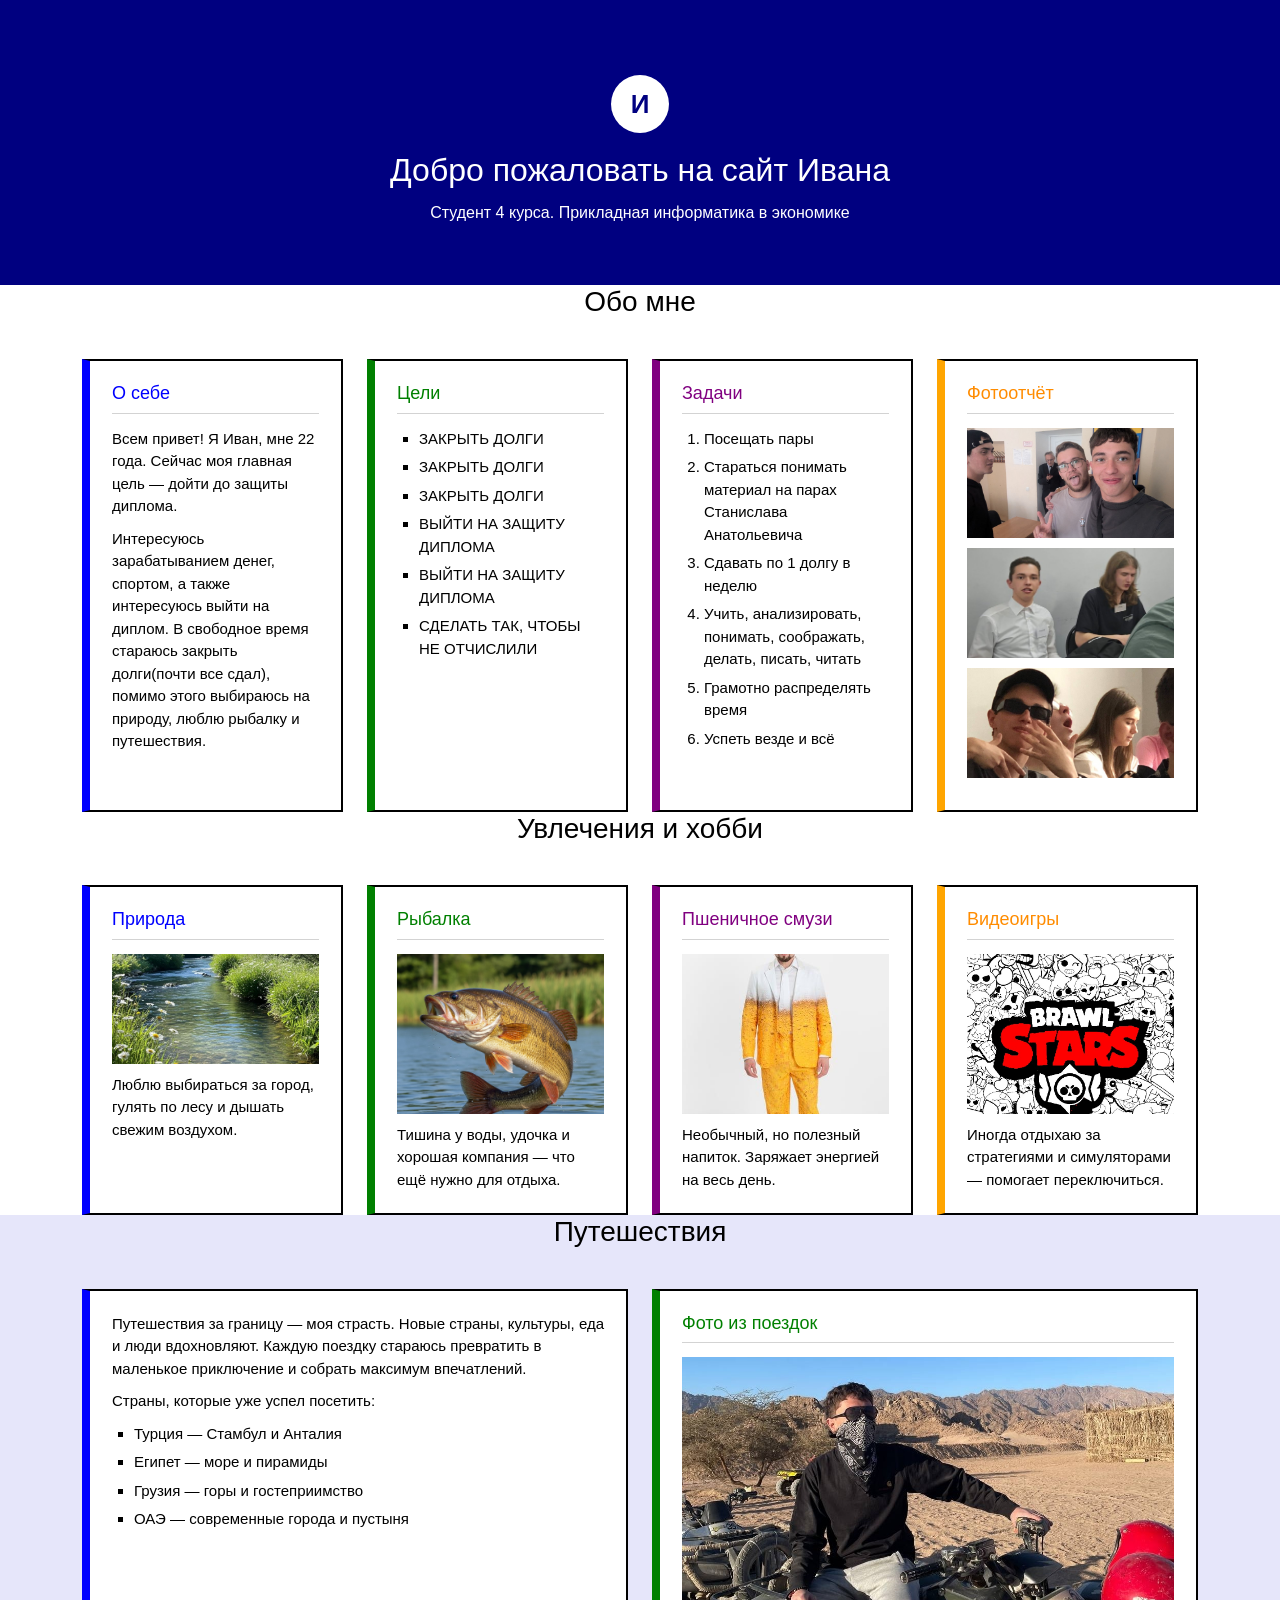
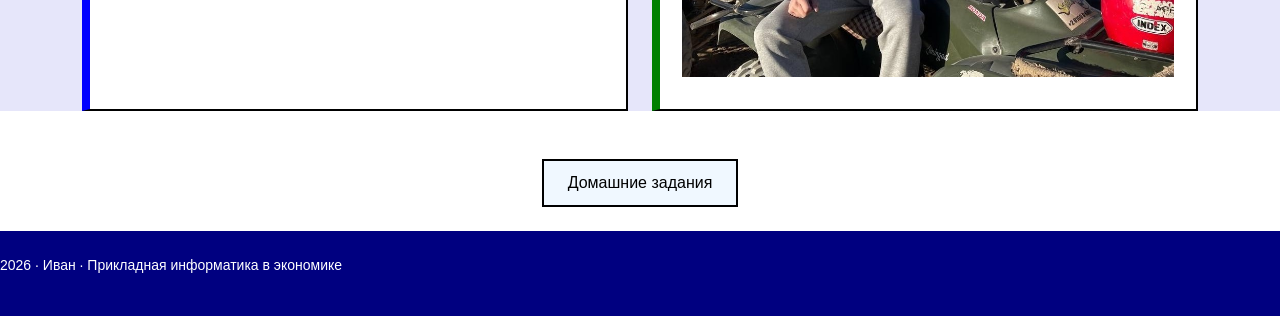
==== index.html @ 9eb2f04f "first rab" ====
<!DOCTYPE html>
<html>
<head>
    <title>Мой сайт — Иван</title>
    <link href="https://cdn.jsdelivr.net/npm/bootstrap@5.3.8/dist/css/bootstrap.min.css" rel="stylesheet">
    <link rel="stylesheet" href="css/style.css">
</head>
<body>

    <header class="site-header">
        <div class="logo">И</div>
        <h1>Добро пожаловать на сайт Ивана</h1>
        <p class="subtitle">Студент 4 курса. Прикладная информатика в экономике</p>
    </header>

    <!-- Блок 1: Обо мне -->
    <div class="section-aliceblue">
        <h2 class="section-heading heading-darkblue">Обо мне</h2>
        <div class="container">
            <div class="row g-4">

                <div class="col-lg-3 col-sm-6">
                    <div class="block block-blue">
                        <h3>О себе</h3>
                        <p>Всем привет! Я Иван, мне 22 года. Сейчас моя главная цель — дойти до защиты диплома.</p>
                        <p>Интересуюсь зарабатыванием денег, спортом, а также интересуюсь выйти на диплом. В свободное время стараюсь закрыть долги(почти все сдал), помимо этого выбираюсь на природу, люблю рыбалку и путешествия.</p>
                    </div>
                </div>

                <div class="col-lg-3 col-sm-6">
                    <div class="block block-green">
                        <h3>Цели</h3>
                        <ul type=square>
                            <li>ЗАКРЫТЬ ДОЛГИ</li>
                            <li>ЗАКРЫТЬ ДОЛГИ</li>
                            <li>ЗАКРЫТЬ ДОЛГИ</li>
                            <li>ВЫЙТИ НА ЗАЩИТУ ДИПЛОМА</li>
                            <li>ВЫЙТИ НА ЗАЩИТУ ДИПЛОМА</li>
                            <li>СДЕЛАТЬ ТАК, ЧТОБЫ НЕ ОТЧИСЛИЛИ</li>
                        </ul>
                    </div>
                </div>

                <div class="col-lg-3 col-sm-6">
                    <div class="block block-purple">
                        <h3>Задачи</h3>
                        <ol>
                            <li>Посещать пары</li>
                            <li>Стараться понимать материал на парах Станислава Анатольевича</li>
                            <li>Сдавать по 1 долгу в неделю</li>
                            <li>Учить, анализировать, понимать, соображать, делать, писать, читать</li>
                            <li>Грамотно распределять время</li>
                            <li>Успеть везде и всё</li>
                        </ol>
                    </div>
                </div>

                <div class="col-lg-3 col-sm-6">
                    <div class="block block-orange">
                        <h3>Фотоотчёт</h3>
                        <img src="img/photo1.jpg" alt="Фото 1" class="photo">
                        <img src="img/photo2.jpg" alt="Фото 2" class="photo">
                        <img src="img/photo3.jpg" alt="Фото 3" class="photo">
                    </div>
                </div>

            </div>
        </div>
    </div>

    <!-- Блок 2: Увлечения -->
    <div class="section-lightgreen">
        <h2 class="section-heading heading-green">Увлечения и хобби</h2>
        <div class="container">
            <div class="row g-4">

                <div class="col-lg-3 col-sm-6">
                    <div class="block block-blue">
                        <h3>Природа</h3>
                        <img src="img/photo4.jpg" alt="Фото 4" class="photo">
                        <p>Люблю выбираться за город, гулять по лесу и дышать свежим воздухом.</p>
                    </div>
                </div>

                <div class="col-lg-3 col-sm-6">
                    <div class="block block-green">
                        <h3>Рыбалка</h3>
                        <img src="img/photo5.jpg" alt="Фото 5" class="hobby">
                        <p>Тишина у воды, удочка и хорошая компания — что ещё нужно для отдыха.</p>
                    </div>
                </div>

                <div class="col-lg-3 col-sm-6">
                    <div class="block block-purple">
                        <h3>Пшеничное смузи</h3>
                        <img src="img/photo6.jpg" alt="Фото 6" class="hobby">
                        <p>Необычный, но полезный напиток. Заряжает энергией на весь день.</p>
                    </div>
                </div>

                <div class="col-lg-3 col-sm-6">
                    <div class="block block-orange">
                        <h3>Видеоигры</h3>
                        <img src="img/photo7.jpg" alt="Фото 7" class="hobby">
                        <p>Иногда отдыхаю за стратегиями и симуляторами — помогает переключиться.</p>
                    </div>
                </div>

            </div>
        </div>
    </div>

    <!-- Блок 3: Путешествия -->
    <div class="section-lavender">
        <h2 class="section-heading heading-purple">Путешествия</h2>
        <div class="container">
            <div class="row g-4">

                <div class="col-lg-6">
                    <div class="block block-blue">
                        <p>Путешествия за границу — моя страсть. Новые страны, культуры, еда и люди вдохновляют. Каждую поездку стараюсь превратить в маленькое приключение и собрать максимум впечатлений.</p>
                        <p>Страны, которые уже успел посетить:</p>
                        <ul type=square>
                            <li>Турция — Стамбул и Анталия</li>
                            <li>Египет — море и пирамиды</li>
                            <li>Грузия — горы и гостеприимство</li>
                            <li>ОАЭ — современные города и пустыня</li>
                        </ul>
                    </div>
                </div>

                <div class="col-lg-6">
                    <div class="block block-green">
                        <h3>Фото из поездок</h3>
                        <img src="img/photo8.jpg" alt="Фото 8" class="travel">
                    </div>
                </div>

            </div>
        </div>
    </div>
    <!-- Ссылка на вторую страницу -->
<div class="container text-center mt-5 mb-4">
    <a href="homeworks.html" class="page-link">Домашние задания</a>
</div>
    <footer class="site-footer">
        <p>2026 · Иван · Прикладная информатика в экономике</p>
    </footer>

</body>
</html>
---- css/style.css ----
/* ===== общие настройки страницы ===== */
body {
    margin: 0;
    padding: 0;
    font-family: 'Segoe UI', Tahoma, Geneva, Verdana, sans-serif;
    background-color: white;
    color: black;
}

/* ===== верхняя цветная полоса ===== */
body::before {
    content: '';
    display: block;
    height: 5px;
    background-color: navy;
}

/* ===== шапка ===== */
.site-header {
    background-color: navy;
    color: white;
    padding: 70px 0 60px;
    text-align: center;
}

.site-header h1 {
    font-size: 32px;
    margin-bottom: 12px;
}

.site-header .subtitle {
    font-size: 16px;
    margin: 0;
}

.site-header .logo {
    display: inline-block;
    width: 58px;
    height: 58px;
    line-height: 58px;
    border-radius: 50%;
    background-color: white;
    color: navy;
    font-size: 26px;
    font-weight: bold;
    margin-bottom: 18px;
}

/* ===== секции ===== */
.section {
    padding: 60px 0;
}

/* цветные фоны секций */
.section-blue {
    background-color: aliceblue;
}

.section-mint {
    background-color: honeydew;
}

.section-lavender {
    background-color: lavender;
}

/* ===== заголовки секций ===== */
.section-heading {
    text-align: center;
    font-size: 28px;
    margin-bottom: 40px;
}

.heading-blue {
    color: navy;
}

.heading-mint {
    color: green;
}

.heading-lavender {
    color: purple;
}

/* ===== карточки-блоки ===== */
.block {
    background-color: white;
    border: 2px solid black;
    padding: 22px;
    height: 100%;
}

.block h3 {
    font-size: 18px;
    margin-bottom: 14px;
    padding-bottom: 8px;
    border-bottom: 1px solid lightgray;
}

.block p {
    font-size: 15px;
    line-height: 1.5;
    margin-bottom: 10px;
}

.block p:last-child {
    margin-bottom: 0;
}

/* цвет рамки карточки */
.block-blue {
    border-left: 8px solid blue;
}

.block-green {
    border-left: 8px solid green;
}

.block-purple {
    border-left: 8px solid purple;
}

.block-orange {
    border-left: 8px solid orange;
}

/* цвет заголовка карточки */
.block-blue h3 {
    color: blue;
}

.block-green h3 {
    color: green;
}

.block-purple h3 {
    color: purple;
}

.block-orange h3 {
    color: darkorange;
}

/* ===== списки ===== */
.block ul,
.block ol {
    padding-left: 22px;
    margin-bottom: 0;
}

.block ul li,
.block ol li {
    font-size: 15px;
    line-height: 1.5;
    margin-bottom: 6px;
}

/* ===== места под картинки ===== */
.img-placeholder {
    display: flex;
    align-items: center;
    justify-content: center;
    background-color: lightgray;
    border: 2px dashed gray;
    color: dimgray;
    font-family: 'Courier New', monospace;
    font-size: 13px;
    text-align: center;
    width: 100%;
    margin-bottom: 10px;
}

.photo {
    height: 110px;
}

.hobby {
    height: 160px;
}

.travel {
    height: 260px;
}

/* ===== реальные картинки ===== */
img.photo,
img.hobby,
img.travel {
    width: 100%;
    object-fit: cover;
    margin-bottom: 10px;
}

img.photo {
    height: 110px;
}

img.hobby {
    height: 160px;
}

img.travel {
    height: 320px;
}

/* ===== подвал ===== */
.site-footer {
    background-color: navy;
    color: white;
    padding: 24px 0;
    font-size: 14px;
}

/* ===== адаптивность ===== */
@media (max-width: 767.98px) {
    .site-header {
        padding: 50px 0 40px;
    }

    .site-header h1 {
        font-size: 24px;
    }

    .site-header .logo {
        width: 48px;
        height: 48px;
        line-height: 48px;
        font-size: 20px;
    }

    .section {
        padding: 40px 0;
    }

    .section-heading {
        font-size: 22px;
        margin-bottom: 25px;
    }

    .block {
        padding: 18px;
    }

    .travel {
        height: 200px;
    }

    img.travel {
        height: 200px;
    }
}

/* ===== ссылка на другую страницу ===== */
.page-link {
    display: inline-block;
    padding: 10px 24px;
    background-color: aliceblue;
    border: 2px solid black;
    color: black;
    text-decoration: none;
    font-size: 16px;
}

.page-link:hover {
    background-color: lightgray;
}
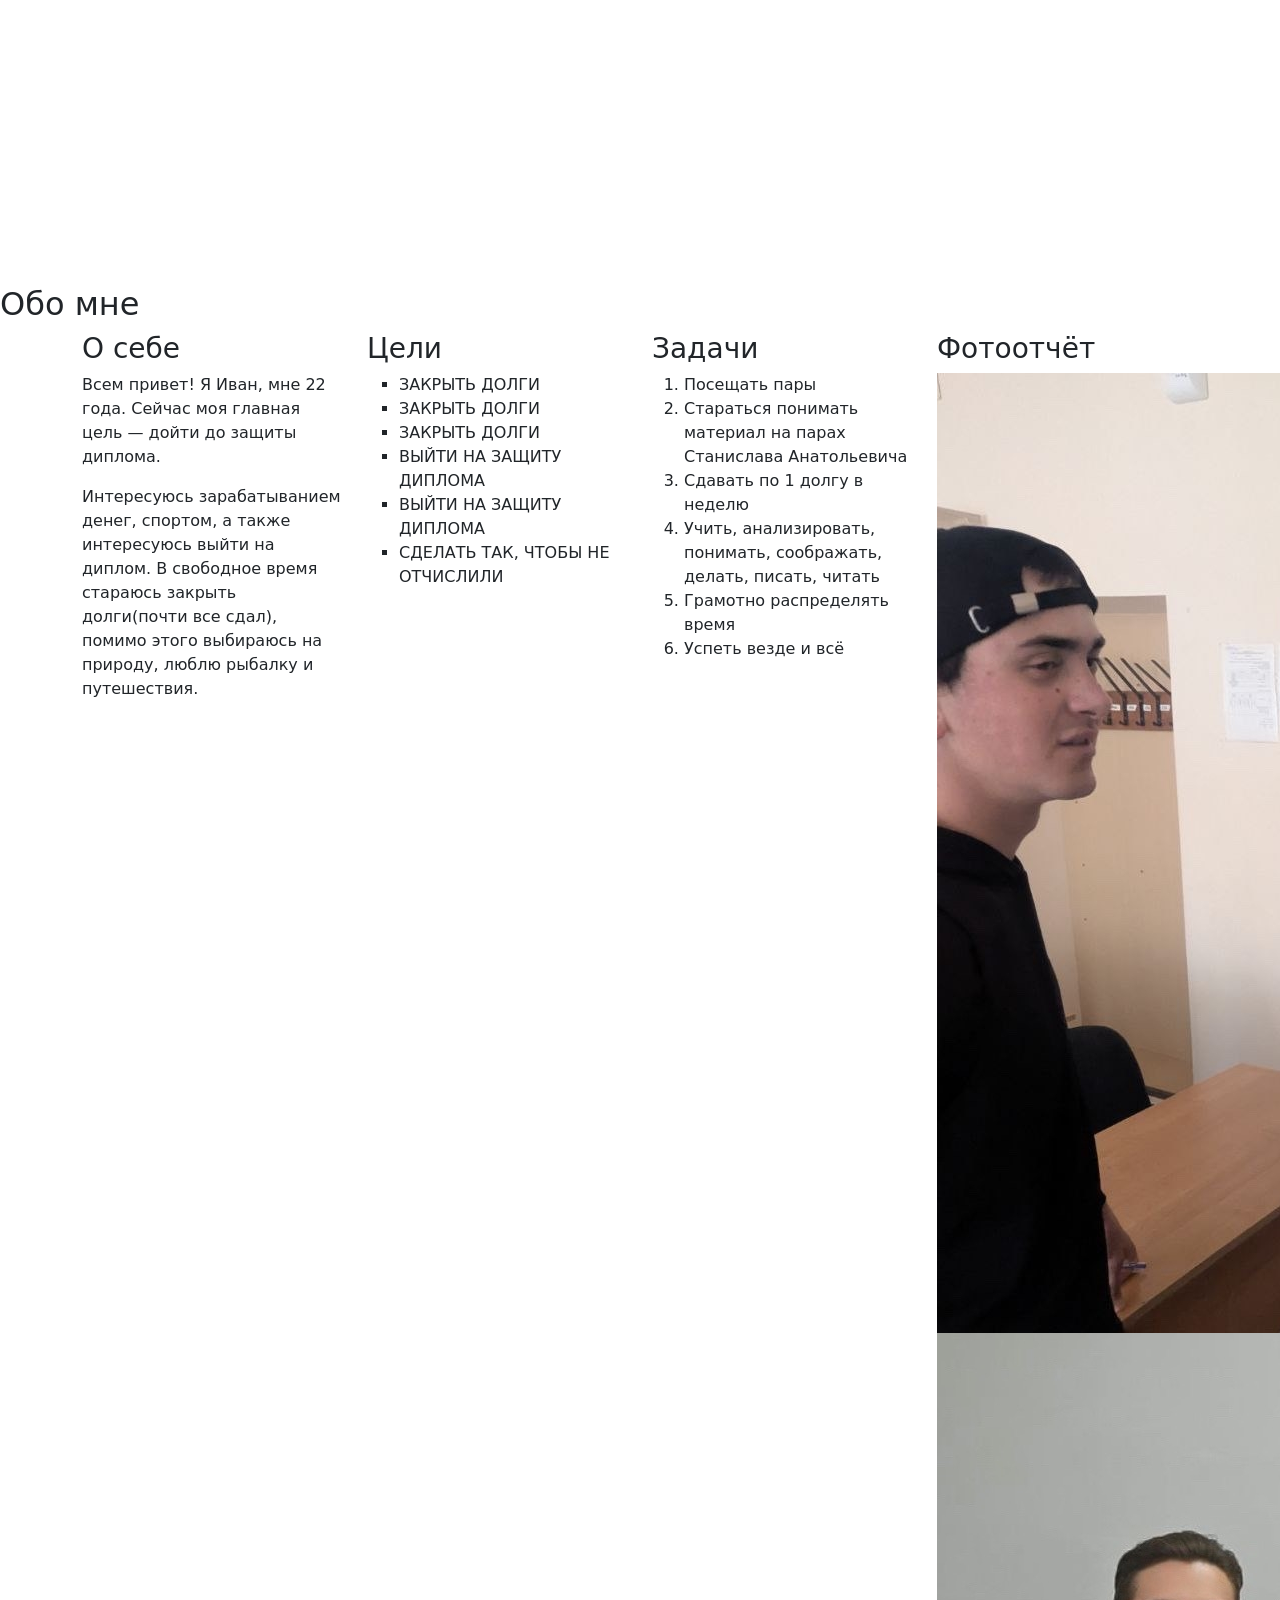
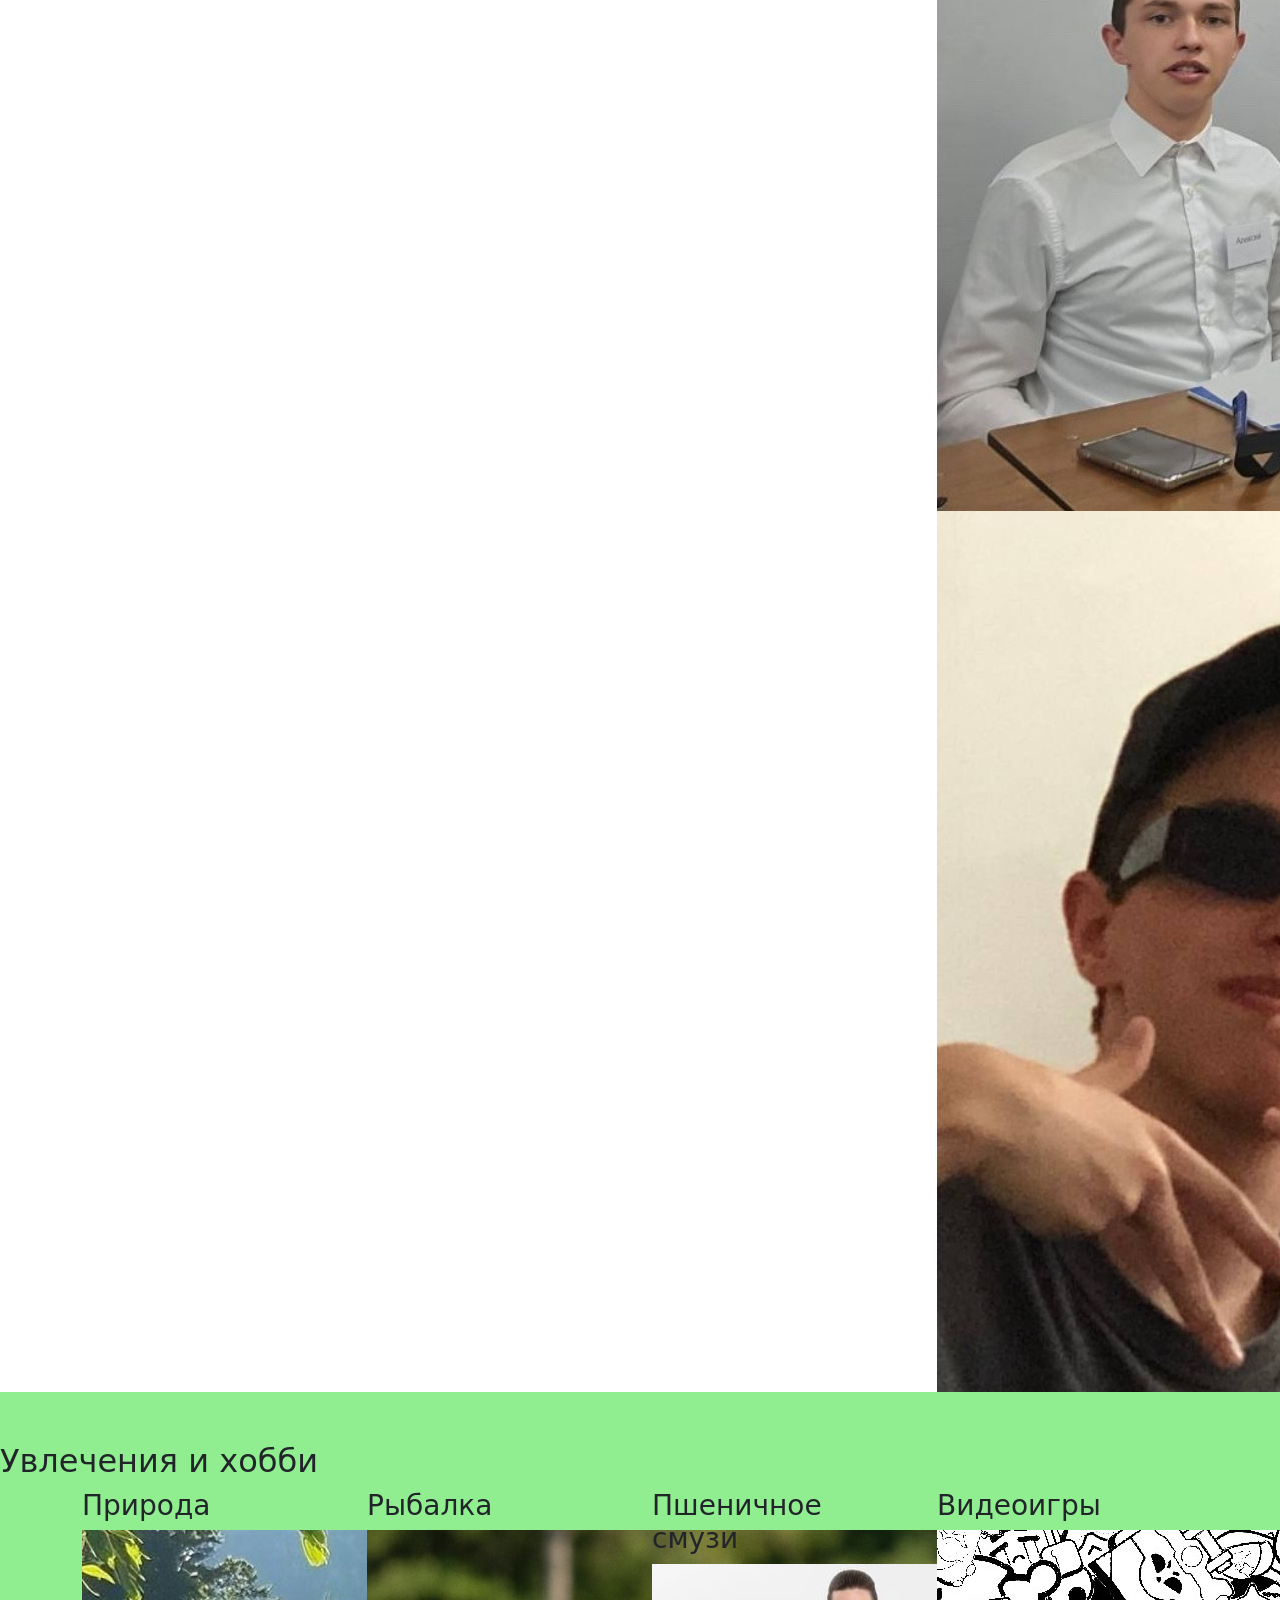
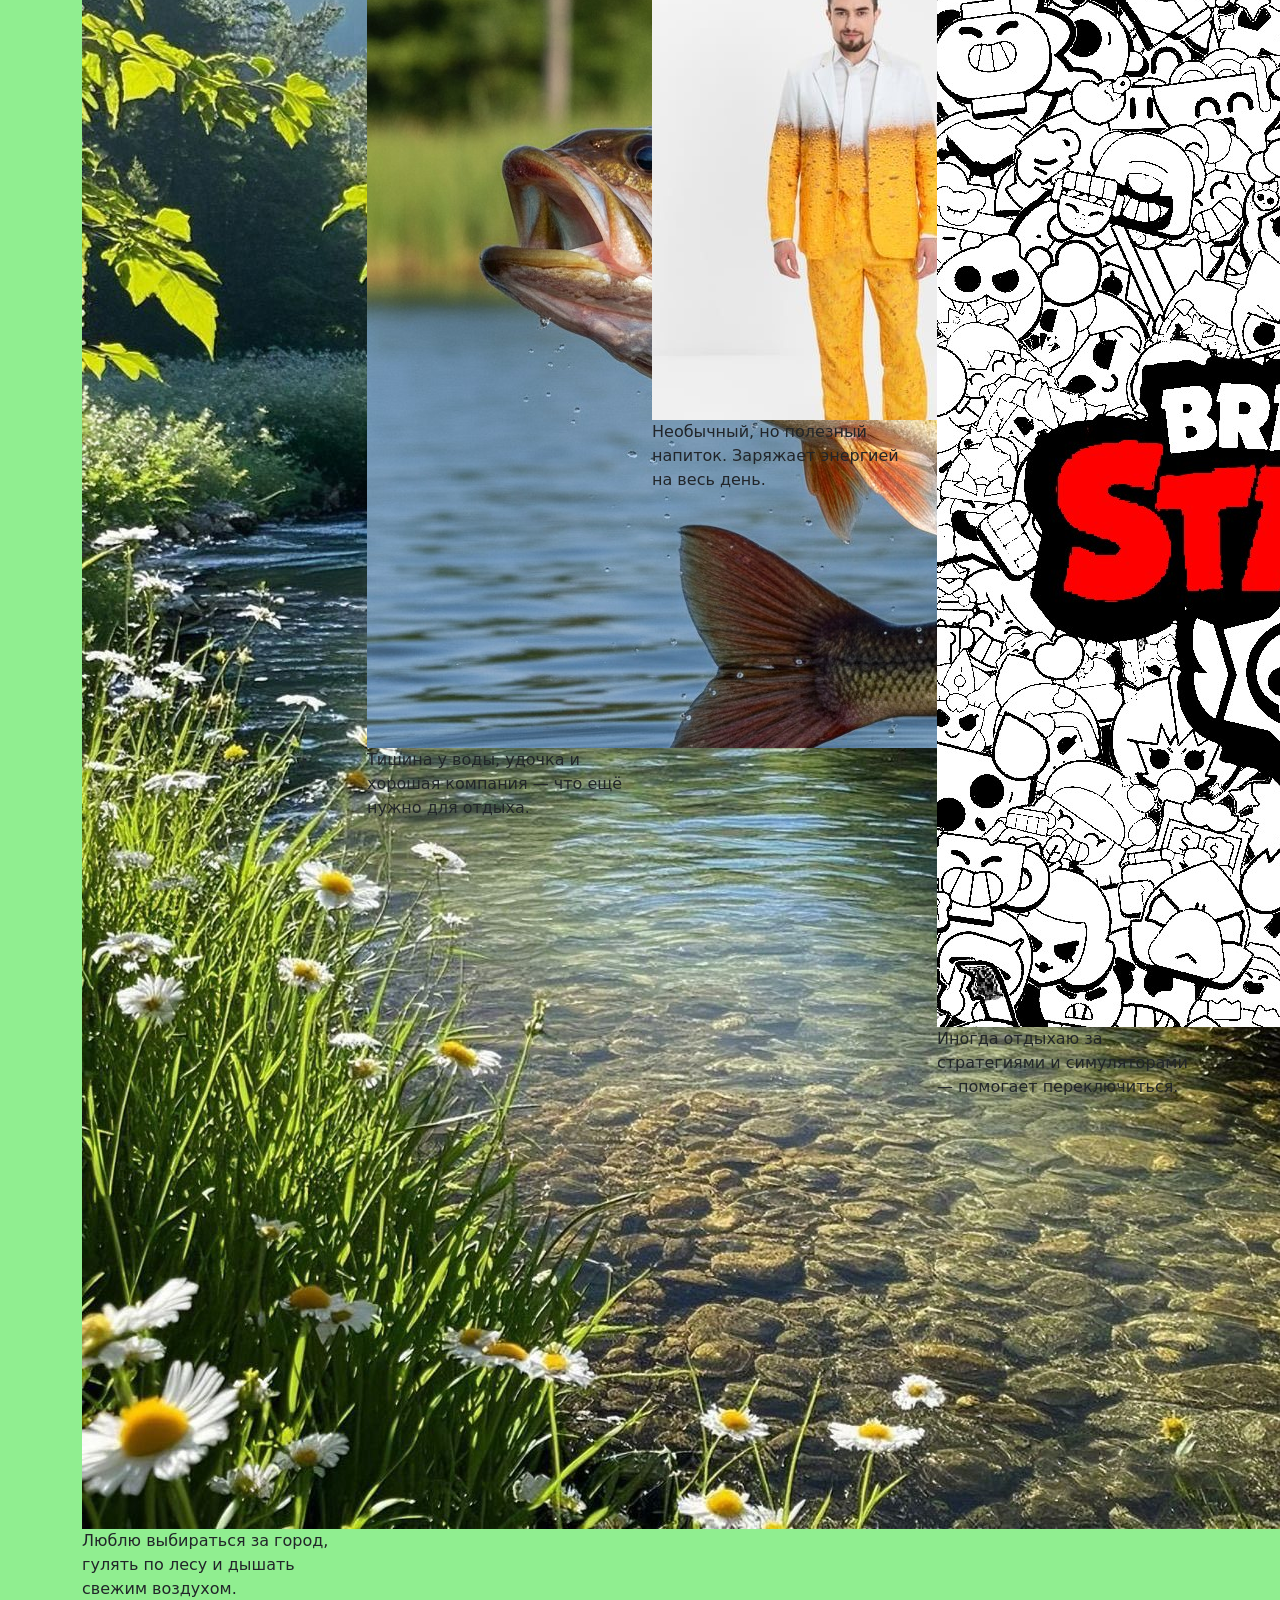
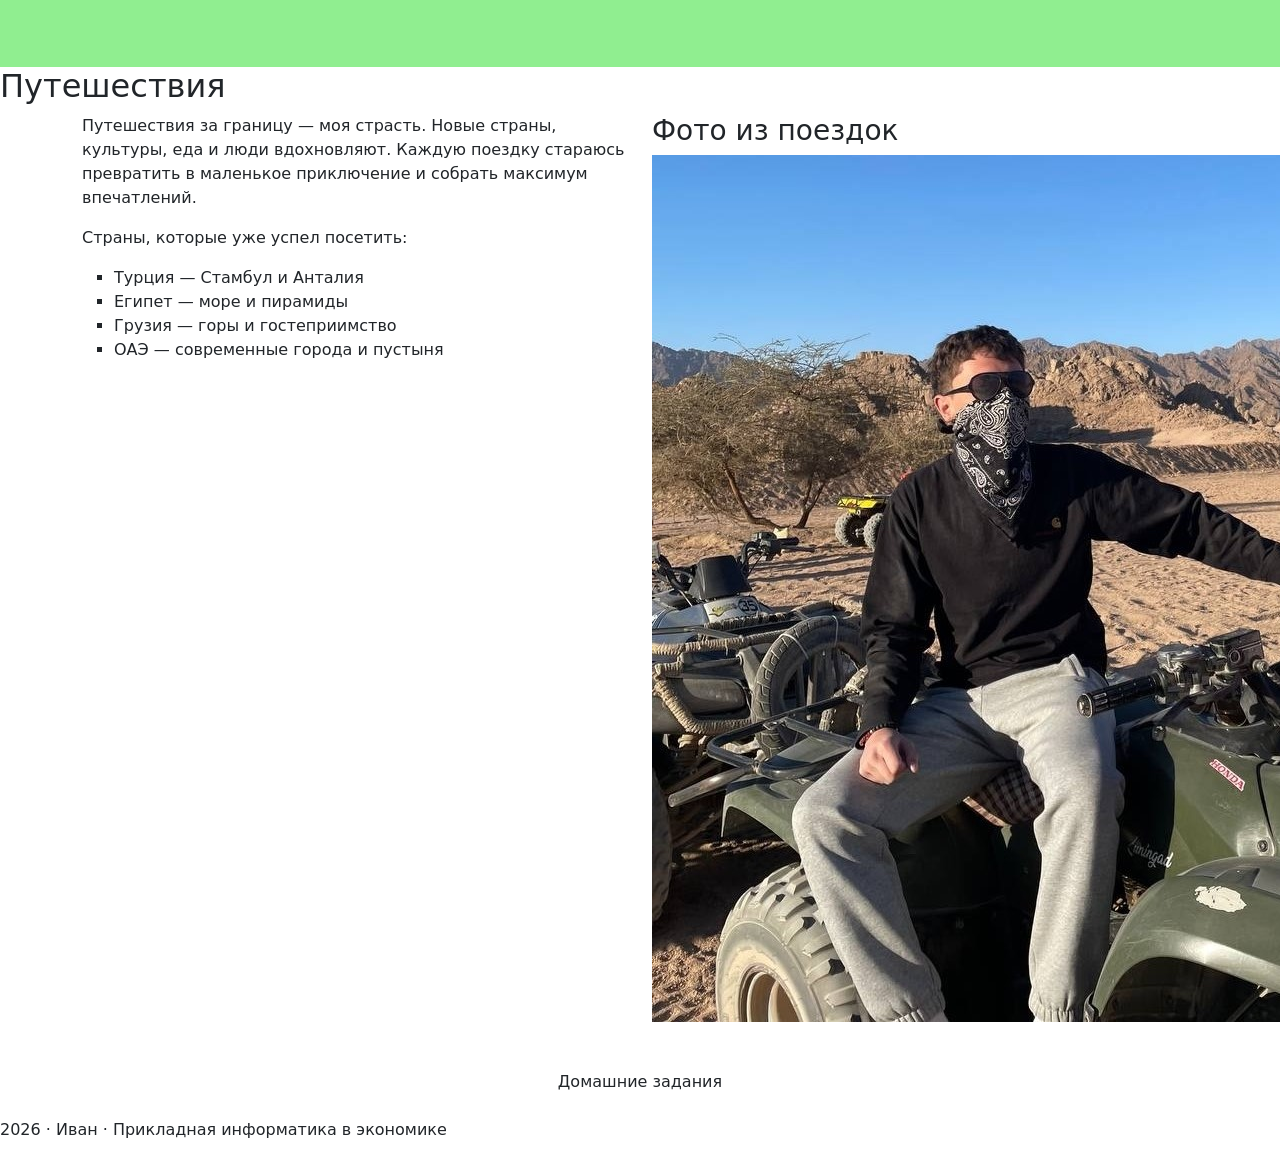
==== commit c02e3df9: "fix ssilku na stranitsu dz" ====
--- a/index.html
+++ b/index.html
@@ -141,11 +141,11 @@
     </div>
     <!-- Ссылка на вторую страницу -->
 <div class="container text-center mt-5 mb-4">
-    <a href="homeworks.html" class="page-link">Домашние задания</a>
+    <a href="homework.html" class="page-link">Домашние задания</a>
 </div>
     <footer class="site-footer">
         <p>2026 · Иван · Прикладная информатика в экономике</p>
     </footer>
 
 </body>
-</html>+</html>
--- a/css/style.css
+++ b/css/style.css
@@ -1,3 +1,10 @@
+<<<<<<< HEAD
+/* ===================================================
+   ГЛАВНАЯ СТРАНИЦА
+   =================================================== */
+
+=======
+>>>>>>> 59349c924ff54a839cf73c80c1bade508812c5ce
 /* ===== общие настройки страницы ===== */
 body {
     margin: 0;
@@ -12,14 +19,24 @@
     content: '';
     display: block;
     height: 5px;
+<<<<<<< HEAD
+    background-color: darkblue;
+=======
     background-color: navy;
+>>>>>>> 59349c924ff54a839cf73c80c1bade508812c5ce
 }
 
 /* ===== шапка ===== */
 .site-header {
+<<<<<<< HEAD
+    background-color: darkblue;
+    color: white;
+    padding: 60px 20px;
+=======
     background-color: navy;
     color: white;
     padding: 70px 0 60px;
+>>>>>>> 59349c924ff54a839cf73c80c1bade508812c5ce
     text-align: center;
 }
 
@@ -40,13 +57,27 @@
     line-height: 58px;
     border-radius: 50%;
     background-color: white;
+<<<<<<< HEAD
+    color: darkblue;
+=======
     color: navy;
+>>>>>>> 59349c924ff54a839cf73c80c1bade508812c5ce
     font-size: 26px;
     font-weight: bold;
     margin-bottom: 18px;
 }
 
 /* ===== секции ===== */
+<<<<<<< HEAD
+.section-aliceblue {
+    background-color: aliceblue;
+    padding: 50px 0;
+}
+
+.section-lightgreen {
+    background-color: lightgreen;
+    padding: 50px 0;
+=======
 .section {
     padding: 60px 0;
 }
@@ -58,10 +89,15 @@
 
 .section-mint {
     background-color: honeydew;
+>>>>>>> 59349c924ff54a839cf73c80c1bade508812c5ce
 }
 
 .section-lavender {
     background-color: lavender;
+<<<<<<< HEAD
+    padding: 50px 0;
+=======
+>>>>>>> 59349c924ff54a839cf73c80c1bade508812c5ce
 }
 
 /* ===== заголовки секций ===== */
@@ -71,6 +107,17 @@
     margin-bottom: 40px;
 }
 
+<<<<<<< HEAD
+.heading-darkblue {
+    color: darkblue;
+}
+
+.heading-green {
+    color: green;
+}
+
+.heading-purple {
+=======
 .heading-blue {
     color: navy;
 }
@@ -80,6 +127,7 @@
 }
 
 .heading-lavender {
+>>>>>>> 59349c924ff54a839cf73c80c1bade508812c5ce
     color: purple;
 }
 
@@ -87,7 +135,11 @@
 .block {
     background-color: white;
     border: 2px solid black;
+<<<<<<< HEAD
+    padding: 20px;
+=======
     padding: 22px;
+>>>>>>> 59349c924ff54a839cf73c80c1bade508812c5ce
     height: 100%;
 }
 
@@ -108,7 +160,11 @@
     margin-bottom: 0;
 }
 
+<<<<<<< HEAD
+/* цвет левой рамки карточки */
+=======
 /* цвет рамки карточки */
+>>>>>>> 59349c924ff54a839cf73c80c1bade508812c5ce
 .block-blue {
     border-left: 8px solid blue;
 }
@@ -139,7 +195,11 @@
 }
 
 .block-orange h3 {
+<<<<<<< HEAD
+    color: orange;
+=======
     color: darkorange;
+>>>>>>> 59349c924ff54a839cf73c80c1bade508812c5ce
 }
 
 /* ===== списки ===== */
@@ -201,6 +261,9 @@
 }
 
 img.travel {
+<<<<<<< HEAD
+    height: 260px;
+=======
     height: 320px;
 }
 
@@ -249,6 +312,7 @@
     img.travel {
         height: 200px;
     }
+>>>>>>> 59349c924ff54a839cf73c80c1bade508812c5ce
 }
 
 /* ===== ссылка на другую страницу ===== */
@@ -264,4 +328,121 @@
 
 .page-link:hover {
     background-color: lightgray;
-}+}
+<<<<<<< HEAD
+
+/* ===== подвал ===== */
+.site-footer {
+    background-color: darkblue;
+    color: white;
+    padding: 24px 0;
+    font-size: 14px;
+    text-align: center;
+}
+
+.site-footer p {
+    margin: 0;
+}
+
+/* ===== адаптивность главной ===== */
+@media (max-width: 767.98px) {
+    .site-header {
+        padding: 40px 15px;
+    }
+
+    .site-header h1 {
+        font-size: 22px;
+    }
+
+    .site-header .logo {
+        width: 48px;
+        height: 48px;
+        line-height: 48px;
+        font-size: 20px;
+    }
+
+    .section-aliceblue,
+    .section-lightgreen,
+    .section-lavender {
+        padding: 35px 0;
+    }
+
+    .section-heading {
+        font-size: 22px;
+        margin-bottom: 25px;
+    }
+
+    .block {
+        padding: 15px;
+    }
+
+    .travel {
+        height: 200px;
+    }
+
+    img.travel {
+        height: 200px;
+    }
+}
+
+
+/* ===================================================
+   СТРАНИЦА С ДОМАШНИМ ЗАДАНИЕМ (hw0102.html)
+   =================================================== */
+
+/* ===== обложка доклада ===== */
+.hw-cover {
+    display: block;
+    width: 100%;
+    max-width: 700px;
+    height: auto;
+    margin: 25px auto 0;
+    border: 3px solid white;
+}
+
+/* ===== блоки кода ===== */
+.code-block {
+    background-color: lightgray;
+    border: 2px solid black;
+    padding: 15px;
+    margin-top: 10px;
+    margin-bottom: 15px;
+    font-family: 'Courier New', monospace;
+    font-size: 14px;
+    line-height: 1.5;
+    white-space: pre-wrap;
+    overflow-x: auto;
+}
+
+/* ===== таблица с данными ===== */
+.data-table {
+    width: 100%;
+    border-collapse: collapse;
+    margin: 15px 0;
+    background-color: white;
+}
+
+.data-table th,
+.data-table td {
+    border: 2px solid black;
+    padding: 10px;
+    font-size: 14px;
+    text-align: left;
+}
+
+.data-table th {
+    background-color: lightgray;
+}
+
+/* ===== ссылки внутри текста ===== */
+.block ul li a {
+    color: darkblue;
+    text-decoration: underline;
+}
+
+/* ===== плавная прокрутка по якорям ===== */
+html {
+    scroll-behavior: smooth;
+}
+=======
+>>>>>>> 59349c924ff54a839cf73c80c1bade508812c5ce
